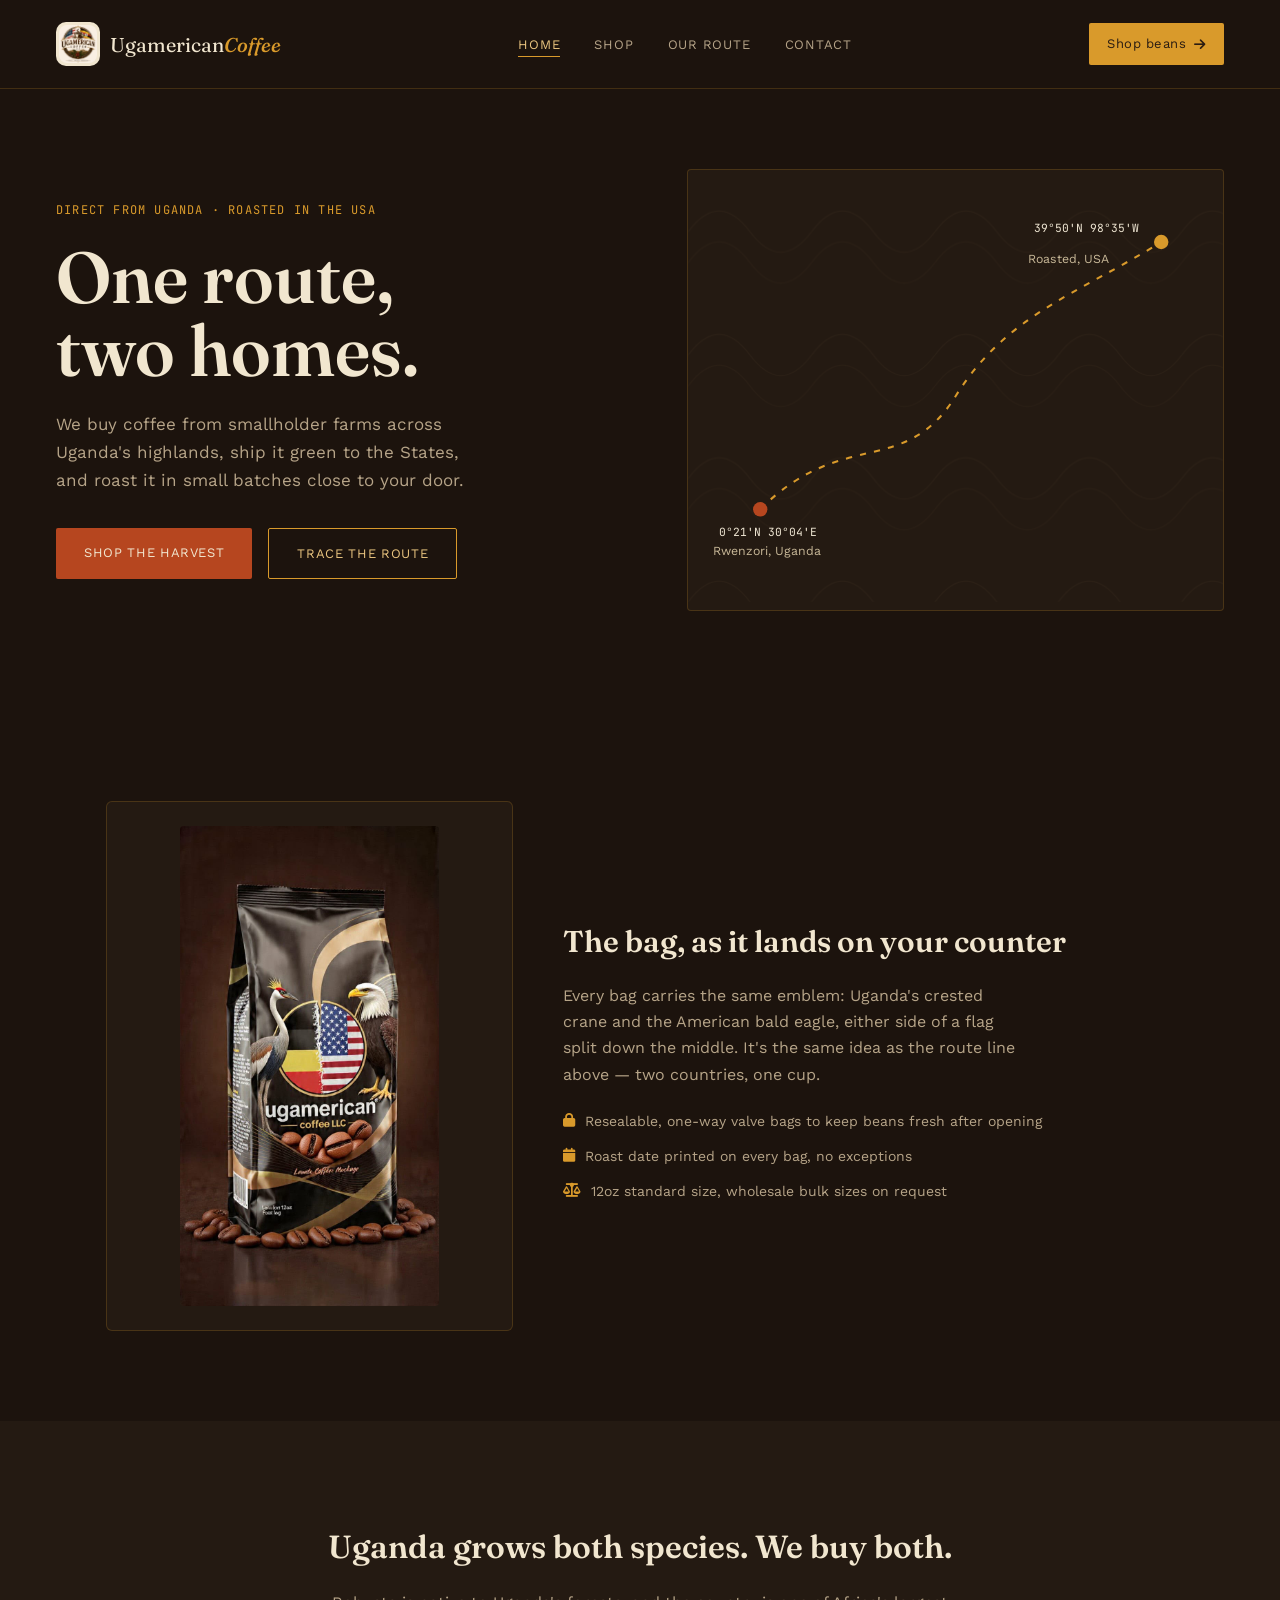
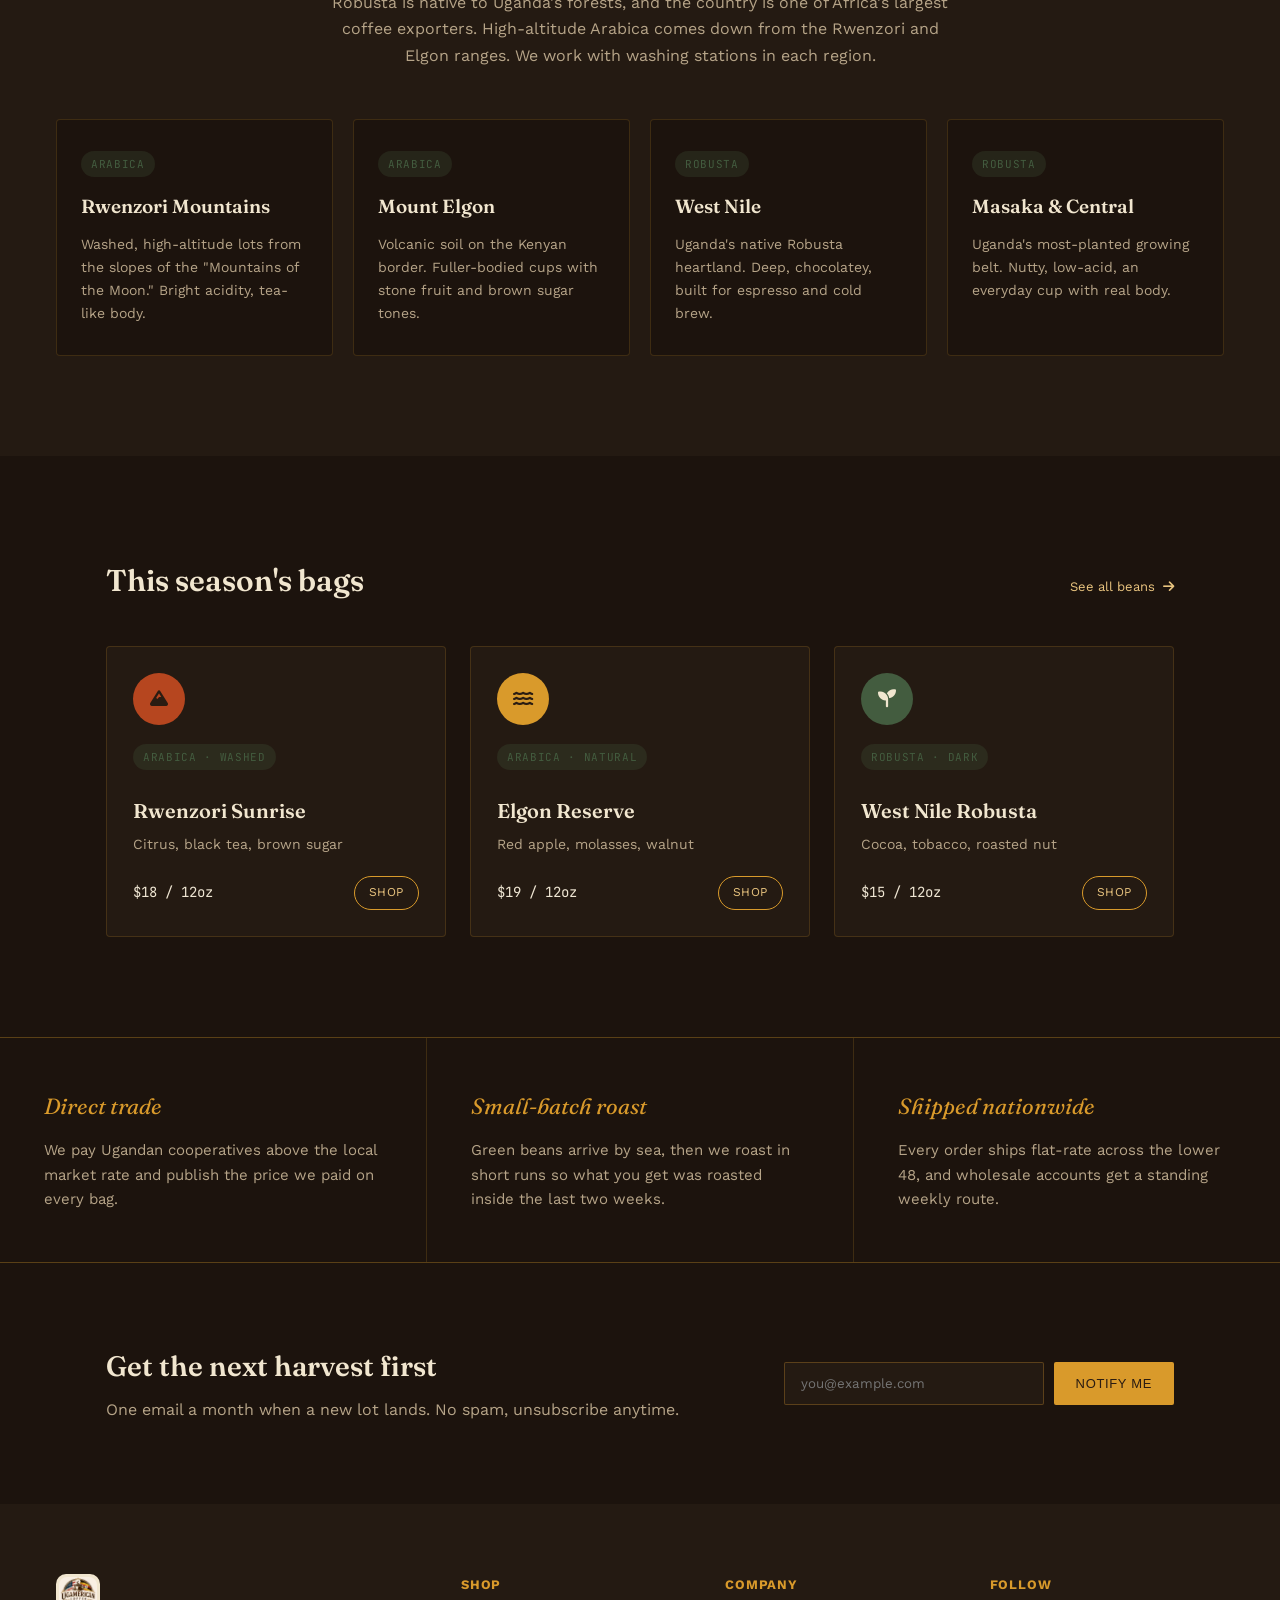
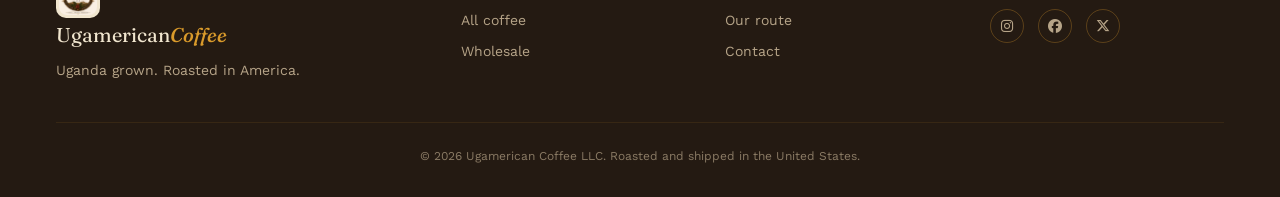
==== index.html @ b3eee84a "Add files via upload" ====
<!DOCTYPE HTML>
<html lang="en">
<head>
<meta charset="utf-8">
<meta name="viewport" content="width=device-width, initial-scale=1.0">
<title>Ugamerican Coffee Co. — Ugandan Coffee, Roasted in America</title>
<meta name="description" content="Single-origin coffee grown in Uganda, imported and roasted in the United States by Ugamerican Coffee LLC.">

<link rel="preconnect" href="https://fonts.googleapis.com">
<link rel="preconnect" href="https://fonts.gstatic.com" crossorigin>
<link href="https://fonts.googleapis.com/css2?family=Fraunces:ital,opsz,wght@0,9..144,400;0,9..144,600;1,9..144,500&family=Work+Sans:wght@300;400;500;600&family=JetBrains+Mono:wght@400;500&display=swap" rel="stylesheet">
<link rel="stylesheet" href="https://cdnjs.cloudflare.com/ajax/libs/font-awesome/6.7.2/css/all.min.css">
<link rel="icon" href="logo.jpeg">
<link rel="stylesheet" href="style.css">
</head>
<body>

<header>
    <nav class="navbar">
        <a href="index.html" class="brand">
            <span class="logo-chip">
                <img src="logo.jpeg" alt="Ugamerican Coffee LLC — rooted in Uganda, inspired by America">
            </span>
            <span class="brand-text">Ugamerican<em>Coffee</em></span>
        </a>
        <ul id="nav-links">
            <li><a href="index.html" class="active">Home</a></li>
            <li><a href="shop.html">Shop</a></li>
            <li><a href="about.html">Our Route</a></li>
            <li><a href="contact.html">Contact</a></li>
        </ul>
        <button class="hamburger" id="hamburger" aria-label="Toggle menu" aria-expanded="false" aria-controls="nav-links"><span></span><span></span><span></span></button>
        <a href="shop.html" class="nav-cta">Shop beans <i class="fa-solid fa-arrow-right"></i></a>
    </nav>
</header>

<!-- HERO -->
<section class="hero">
    <div class="hero-copy">
        <p class="eyebrow">Direct from Uganda · Roasted in the USA</p>
        <h1>One route,<br>two homes.</h1>
        <p class="lede">We buy coffee from smallholder farms across Uganda's
        highlands, ship it green to the States, and roast it in small
        batches close to your door.</p>
        <div class="hero-actions">
            <a href="shop.html" class="btn-solid">Shop the harvest</a>
            <a href="about.html" class="btn-line">Trace the route</a>
        </div>
    </div>

    <div class="hero-route" aria-hidden="true">
        <svg viewBox="0 0 520 420" width="100%" height="100%">
            <defs>
                <pattern id="topo" width="120" height="120" patternUnits="userSpaceOnUse">
                    <path d="M0 60 Q30 20 60 60 T120 60" fill="none" stroke="#3a2c1c" stroke-width="1" opacity="0.35"/>
                    <path d="M0 90 Q30 50 60 90 T120 90" fill="none" stroke="#3a2c1c" stroke-width="1" opacity="0.25"/>
                </pattern>
            </defs>
            <rect width="520" height="420" fill="url(#topo)"/>
            <path id="route-path" d="M70 330 C 150 250, 210 300, 260 220 S 380 120, 460 70" fill="none" stroke="#d99a2b" stroke-width="2" stroke-dasharray="6 8"/>
            <circle cx="70" cy="330" r="7" fill="#b6461f"/>
            <circle cx="460" cy="70" r="7" fill="#d99a2b"/>
            <text x="30" y="356" font-family="JetBrains Mono, monospace" font-size="11" fill="#efe6d3">0°21'N 30°04'E</text>
            <text x="336" y="60" font-family="JetBrains Mono, monospace" font-size="11" fill="#efe6d3">39°50'N 98°35'W</text>
            <text x="24" y="374" font-family="Work Sans, sans-serif" font-size="12" fill="#c8b898">Rwenzori, Uganda</text>
            <text x="330" y="90" font-family="Work Sans, sans-serif" font-size="12" fill="#c8b898">Roasted, USA</text>
        </svg>
    </div>
</section>

<!-- PACKAGING -->
<section class="packaging">
    <div class="packaging-image">
        <img src="bag-sample.jpeg" alt="Ugamerican Coffee bag mockup with the Ugandan crested crane and American bald eagle facing each other over a split Uganda-USA flag emblem">
    </div>
    <div class="packaging-copy">
        <h2>The bag, as it lands on your counter</h2>
        <p>Every bag carries the same emblem: Uganda's crested crane and
        the American bald eagle, either side of a flag split down the
        middle. It's the same idea as the route line above — two
        countries, one cup.</p>
        <ul>
            <li><i class="fa-solid fa-lock"></i> Resealable, one-way valve bags to keep beans fresh after opening</li>
            <li><i class="fa-solid fa-calendar"></i> Roast date printed on every bag, no exceptions</li>
            <li><i class="fa-solid fa-scale-balanced"></i> 12oz standard size, wholesale bulk sizes on request</li>
        </ul>
    </div>
</section>

<!-- ORIGIN STRIP -->
<section class="origins">
    <div class="origins-head">
        <h2>Uganda grows both species. We buy both.</h2>
        <p>Robusta is native to Uganda's forests, and the country is one of
        Africa's largest coffee exporters. High-altitude Arabica comes down
        from the Rwenzori and Elgon ranges. We work with washing stations
        in each region.</p>
    </div>
    <div class="origin-grid">
        <div class="origin-card">
            <span class="tag">Arabica</span>
            <h3>Rwenzori Mountains</h3>
            <p>Washed, high-altitude lots from the slopes of the
            "Mountains of the Moon." Bright acidity, tea-like body.</p>
        </div>
        <div class="origin-card">
            <span class="tag">Arabica</span>
            <h3>Mount Elgon</h3>
            <p>Volcanic soil on the Kenyan border. Fuller-bodied cups with
            stone fruit and brown sugar tones.</p>
        </div>
        <div class="origin-card">
            <span class="tag">Robusta</span>
            <h3>West Nile</h3>
            <p>Uganda's native Robusta heartland. Deep, chocolatey, built
            for espresso and cold brew.</p>
        </div>
        <div class="origin-card">
            <span class="tag">Robusta</span>
            <h3>Masaka &amp; Central</h3>
            <p>Uganda's most-planted growing belt. Nutty, low-acid, an
            everyday cup with real body.</p>
        </div>
    </div>
</section>

<!-- FEATURED PRODUCTS -->
<section class="featured">
    <div class="featured-head">
        <h2>This season's bags</h2>
        <a href="shop.html" class="see-all">See all beans <i class="fa-solid fa-arrow-right"></i></a>
    </div>
    <div class="product-row">
        <article class="product-card">
            <div class="bag" data-tone="clay"><i class="fa-solid fa-mountain"></i></div>
            <span class="tag">Arabica · Washed</span>
            <h3>Rwenzori Sunrise</h3>
            <p class="notes">Citrus, black tea, brown sugar</p>
            <div class="price-row"><span>$18 / 12oz</span><a href="shop.html" class="add">Shop</a></div>
        </article>
        <article class="product-card">
            <div class="bag" data-tone="ochre"><i class="fa-solid fa-water"></i></div>
            <span class="tag">Arabica · Natural</span>
            <h3>Elgon Reserve</h3>
            <p class="notes">Red apple, molasses, walnut</p>
            <div class="price-row"><span>$19 / 12oz</span><a href="shop.html" class="add">Shop</a></div>
        </article>
        <article class="product-card">
            <div class="bag" data-tone="leaf"><i class="fa-solid fa-seedling"></i></div>
            <span class="tag">Robusta · Dark</span>
            <h3>West Nile Robusta</h3>
            <p class="notes">Cocoa, tobacco, roasted nut</p>
            <div class="price-row"><span>$15 / 12oz</span><a href="shop.html" class="add">Shop</a></div>
        </article>
    </div>
</section>

<!-- WHY -->
<section class="why">
    <div class="why-item">
        <span class="num">Direct trade</span>
        <p>We pay Ugandan cooperatives above the local market rate and
        publish the price we paid on every bag.</p>
    </div>
    <div class="why-item">
        <span class="num">Small-batch roast</span>
        <p>Green beans arrive by sea, then we roast in short runs so what
        you get was roasted inside the last two weeks.</p>
    </div>
    <div class="why-item">
        <span class="num">Shipped nationwide</span>
        <p>Every order ships flat-rate across the lower 48, and wholesale
        accounts get a standing weekly route.</p>
    </div>
</section>

<!-- NEWSLETTER -->
<section class="newsletter">
    <div>
        <h2>Get the next harvest first</h2>
        <p>One email a month when a new lot lands. No spam, unsubscribe anytime.</p>
    </div>
    <form onsubmit="event.preventDefault();">
        <input type="email" placeholder="you@example.com" required aria-label="Email address">
        <button type="submit">Notify me</button>
    </form>
</section>

<footer>
    <div class="foot-grid">
        <div>
            <span class="logo-chip"><img src="logo.jpeg" alt="Ugamerican Coffee LLC logo"></span>
            <span class="brand-text">Ugamerican<em>Coffee</em></span>
            <p>Uganda grown. Roasted in America.</p>
        </div>
        <div>
            <h4>Shop</h4>
            <a href="shop.html">All coffee</a>
            <a href="shop.html">Wholesale</a>
        </div>
        <div>
            <h4>Company</h4>
            <a href="about.html">Our route</a>
            <a href="contact.html">Contact</a>
        </div>
        <div>
            <h4>Follow</h4>
            <div class="socials">
                <a href="#" aria-label="Instagram"><i class="fab fa-instagram"></i></a>
                <a href="#" aria-label="Facebook"><i class="fab fa-facebook"></i></a>
                <a href="#" aria-label="X"><i class="fab fa-x-twitter"></i></a>
            </div>
        </div>
    </div>
    <p class="copy">© 2026 Ugamerican Coffee LLC. Roasted and shipped in the United States.</p>
</footer>

<script src="script.js"></script>
</body>
</html>
---- style.css ----
/* ===== Tokens ===== */
:root {
    --roast: #1c130d;
    --roast-2: #241a12;
    --panel: #f1e6cf;
    --ink: #2a1c12;
    --ochre: #d99a2b;
    --ochre-soft: #e9c47f;
    --clay: #b6461f;
    --leaf: #435c3f;
    --cream: #efe6d3;
    --dim: #b6a488;

    --font-display: 'Fraunces', serif;
    --font-body: 'Work Sans', sans-serif;
    --font-mono: 'JetBrains Mono', monospace;
}

* { box-sizing: border-box; margin: 0; padding: 0; }
html { scroll-behavior: smooth; }

body {
    background: var(--roast);
    color: var(--cream);
    font-family: var(--font-body);
    line-height: 1.65;
}

h1, h2, h3 { font-family: var(--font-display); font-weight: 600; color: var(--panel); }
a { color: inherit; text-decoration: none; }
img { max-width: 100%; display: block; }

/* ===== Navbar ===== */
.navbar {
    display: flex;
    align-items: center;
    justify-content: space-between;
    padding: 22px 56px;
    border-bottom: 1px solid rgba(217,154,43,0.2);
}

.brand { display: flex; align-items: center; gap: 10px; color: var(--ochre); }
.logo-chip {
    background: var(--panel);
    border-radius: 10px;
    padding: 3px;
    display: flex;
    align-items: center;
    overflow: hidden;
    width: 44px;
    height: 44px;
}
.logo-chip img { height: 100%; width: 100%; object-fit: cover; object-position: center; display: block; border-radius: 8px; }
.brand-text { font-family: var(--font-display); font-size: 20px; color: var(--panel); }
.brand-text em { font-style: italic; color: var(--ochre); font-weight: 500; }

/* ===== Packaging showcase ===== */
.packaging {
    display: grid;
    grid-template-columns: 0.8fr 1.2fr;
    gap: 50px;
    align-items: center;
    max-width: 1180px;
    margin: 0 auto;
    padding: 90px 56px;
}

.packaging-image {
    background: var(--roast-2);
    border: 1px solid rgba(217,154,43,0.2);
    border-radius: 6px;
    padding: 24px;
    display: flex;
    justify-content: center;
}

.packaging-image img { max-height: 480px; width: auto; border-radius: 4px; }

.packaging-copy h2 { font-size: 30px; margin-bottom: 16px; }
.packaging-copy p { color: var(--dim); font-size: 16px; margin-bottom: 16px; max-width: 460px; }
.packaging-copy ul { list-style: none; margin-top: 22px; }
.packaging-copy li { display: flex; gap: 10px; align-items: flex-start; color: var(--dim); font-size: 14px; margin-bottom: 12px; }
.packaging-copy li i { color: var(--ochre); margin-top: 3px; }

@media (max-width: 900px) {
    .packaging { grid-template-columns: 1fr; padding: 60px 24px; }
}

.navbar ul { display: flex; gap: 34px; list-style: none; }
.navbar ul a {
    font-size: 13px;
    letter-spacing: 0.06em;
    text-transform: uppercase;
    color: var(--dim);
    padding-bottom: 4px;
    border-bottom: 1px solid transparent;
    transition: color 0.2s, border-color 0.2s;
}
.navbar ul a:hover, .navbar ul a.active { color: var(--ochre-soft); border-color: var(--ochre); }

.nav-cta {
    font-size: 13px;
    letter-spacing: 0.04em;
    color: var(--ink);
    background: var(--ochre);
    padding: 10px 18px;
    border-radius: 2px;
    display: inline-flex;
    align-items: center;
    gap: 8px;
    transition: background 0.2s, transform 0.2s;
}
.nav-cta:hover { background: var(--ochre-soft); transform: translateY(-1px); }

.hamburger {
    display: none;
    flex-direction: column;
    justify-content: center;
    gap: 5px;
    width: 38px;
    height: 38px;
    background: none;
    border: 1px solid rgba(217,154,43,0.35);
    border-radius: 4px;
    cursor: pointer;
    padding: 0;
}
.hamburger span {
    display: block;
    width: 18px;
    height: 2px;
    margin: 0 auto;
    background: var(--ochre-soft);
    transition: transform 0.25s ease, opacity 0.2s ease;
}
.hamburger[aria-expanded="true"] span:nth-child(1) { transform: translateY(7px) rotate(45deg); }
.hamburger[aria-expanded="true"] span:nth-child(2) { opacity: 0; }
.hamburger[aria-expanded="true"] span:nth-child(3) { transform: translateY(-7px) rotate(-45deg); }

/* ===== Hero ===== */
.hero {
    display: grid;
    grid-template-columns: 1.1fr 1fr;
    align-items: center;
    gap: 40px;
    padding: 80px 56px 100px;
    max-width: 1280px;
    margin: 0 auto;
}

.eyebrow {
    font-family: var(--font-mono);
    font-size: 12px;
    letter-spacing: 0.1em;
    text-transform: uppercase;
    color: var(--ochre);
    margin-bottom: 20px;
}

.hero h1 {
    font-size: clamp(46px, 6vw, 72px);
    line-height: 1.02;
    margin-bottom: 22px;
}

.hero .lede { color: var(--dim); font-size: 17px; max-width: 440px; margin-bottom: 34px; }

.hero-actions { display: flex; gap: 16px; flex-wrap: wrap; }

.btn-solid, .btn-line {
    padding: 14px 28px;
    font-size: 13px;
    letter-spacing: 0.05em;
    text-transform: uppercase;
    border-radius: 2px;
    transition: transform 0.2s, background 0.2s;
}

.btn-solid { background: var(--clay); color: var(--panel); }
.btn-solid:hover { background: #cc521f; transform: translateY(-2px); }

.btn-line { border: 1px solid var(--ochre); color: var(--ochre-soft); }
.btn-line:hover { background: rgba(217,154,43,0.1); transform: translateY(-2px); }

.hero-route {
    background: var(--roast-2);
    border: 1px solid rgba(217,154,43,0.2);
    border-radius: 4px;
    aspect-ratio: 520 / 420;
}

#route-path { animation: dash 3.5s linear infinite; }
@keyframes dash { to { stroke-dashoffset: -140; } }

/* ===== Origins ===== */
.origins { padding: 100px 56px; background: var(--roast-2); }

.origins-head { max-width: 640px; margin: 0 auto 50px; text-align: center; }
.origins-head h2 { font-size: 32px; margin-bottom: 16px; }
.origins-head p { color: var(--dim); font-size: 16px; }

.origin-grid {
    display: grid;
    grid-template-columns: repeat(4, 1fr);
    gap: 20px;
    max-width: 1180px;
    margin: 0 auto;
}

.origin-card {
    background: var(--roast);
    border: 1px solid rgba(217,154,43,0.18);
    border-radius: 4px;
    padding: 30px 24px;
}

.tag {
    display: inline-block;
    font-family: var(--font-mono);
    font-size: 11px;
    letter-spacing: 0.06em;
    text-transform: uppercase;
    color: var(--leaf);
    background: rgba(67,92,63,0.25);
    padding: 4px 10px;
    border-radius: 20px;
    margin-bottom: 14px;
}

.origin-card h3 { font-size: 19px; margin-bottom: 10px; }
.origin-card p { color: var(--dim); font-size: 14px; }

/* ===== Featured products ===== */
.featured { padding: 100px 56px; max-width: 1180px; margin: 0 auto; }

.featured-head {
    display: flex;
    align-items: baseline;
    justify-content: space-between;
    margin-bottom: 40px;
}

.featured-head h2 { font-size: 30px; }

.see-all { font-size: 13px; color: var(--ochre-soft); display: inline-flex; gap: 8px; align-items: center; }

.product-row { display: grid; grid-template-columns: repeat(3, 1fr); gap: 24px; }

.product-card {
    background: var(--roast-2);
    border: 1px solid rgba(217,154,43,0.18);
    border-radius: 4px;
    padding: 26px;
    transition: transform 0.25s, border-color 0.25s;
}

.product-card:hover { transform: translateY(-5px); border-color: var(--ochre); }

.bag {
    width: 52px;
    height: 52px;
    border-radius: 50%;
    display: flex;
    align-items: center;
    justify-content: center;
    font-size: 18px;
    color: var(--ink);
    margin-bottom: 18px;
}

.bag[data-tone="clay"] { background: var(--clay); }
.bag[data-tone="ochre"] { background: var(--ochre); }
.bag[data-tone="leaf"] { background: var(--leaf); color: var(--panel); }

.product-card h3 { font-size: 20px; margin: 10px 0 6px; }
.product-card .notes { color: var(--dim); font-size: 14px; margin-bottom: 20px; }

.price-row { display: flex; align-items: center; justify-content: space-between; font-family: var(--font-mono); font-size: 14px; }

.add {
    border: 1px solid var(--ochre);
    color: var(--ochre-soft);
    padding: 6px 14px;
    border-radius: 20px;
    font-family: var(--font-body);
    font-size: 12px;
    text-transform: uppercase;
    letter-spacing: 0.05em;
    transition: background 0.2s;
}
.add:hover { background: rgba(217,154,43,0.15); }

/* ===== Why ===== */
.why {
    display: grid;
    grid-template-columns: repeat(3, 1fr);
    gap: 1px;
    background: rgba(217,154,43,0.18);
    border-top: 1px solid rgba(217,154,43,0.18);
    border-bottom: 1px solid rgba(217,154,43,0.18);
}

.why-item { background: var(--roast); padding: 50px 44px; }

.why-item .num {
    display: block;
    font-family: var(--font-display);
    font-style: italic;
    font-size: 22px;
    color: var(--ochre);
    margin-bottom: 14px;
}

.why-item p { color: var(--dim); font-size: 15px; }

/* ===== Newsletter ===== */
.newsletter {
    display: flex;
    align-items: center;
    justify-content: space-between;
    gap: 30px;
    flex-wrap: wrap;
    padding: 80px 56px;
    max-width: 1180px;
    margin: 0 auto;
}

.newsletter h2 { font-size: 28px; margin-bottom: 8px; }
.newsletter p { color: var(--dim); }

.newsletter form { display: flex; gap: 10px; }

.newsletter input {
    background: var(--roast-2);
    border: 1px solid rgba(217,154,43,0.3);
    color: var(--cream);
    padding: 13px 16px;
    border-radius: 2px;
    font-family: var(--font-body);
    min-width: 260px;
}

.newsletter button {
    background: var(--ochre);
    color: var(--ink);
    border: none;
    padding: 13px 22px;
    border-radius: 2px;
    font-size: 13px;
    text-transform: uppercase;
    letter-spacing: 0.05em;
    cursor: pointer;
    transition: background 0.2s;
}
.newsletter button:hover { background: var(--ochre-soft); }

/* ===== Footer ===== */
footer { background: var(--roast-2); padding: 70px 56px 30px; }

.foot-grid {
    display: grid;
    grid-template-columns: 1.6fr 1fr 1fr 1fr;
    gap: 30px;
    max-width: 1180px;
    margin: 0 auto 40px;
}

.foot-grid p { color: var(--dim); font-size: 14px; margin-top: 8px; }
.foot-grid h4 { font-family: var(--font-body); font-size: 13px; text-transform: uppercase; letter-spacing: 0.06em; color: var(--ochre); margin-bottom: 14px; }
.foot-grid a { display: block; color: var(--dim); font-size: 14px; margin-bottom: 8px; }
.foot-grid a:hover { color: var(--ochre-soft); }

.socials { display: flex; gap: 14px; }
.socials a {
    width: 34px; height: 34px;
    border: 1px solid rgba(217,154,43,0.3);
    border-radius: 50%;
    display: flex; align-items: center; justify-content: center;
}

.copy { text-align: center; color: var(--dim); font-size: 12px; opacity: 0.7; max-width: 1180px; margin: 0 auto; border-top: 1px solid rgba(217,154,43,0.15); padding-top: 24px; }

/* ===== Shared page header (shop/about/contact) ===== */
.page-hero { padding: 70px 56px 40px; max-width: 1180px; margin: 0 auto; }
.page-hero .eyebrow { margin-bottom: 14px; }
.page-hero h1 { font-size: clamp(36px, 5vw, 52px); margin-bottom: 14px; }
.page-hero p { color: var(--dim); max-width: 560px; font-size: 16px; }

/* ===== Shop grid ===== */
.shop-grid {
    display: grid;
    grid-template-columns: repeat(3, 1fr);
    gap: 24px;
    max-width: 1180px;
    margin: 20px auto 100px;
    padding: 0 56px;
}

.shop-filters {
    display: flex;
    gap: 12px;
    padding: 0 56px;
    max-width: 1180px;
    margin: 0 auto 30px;
}

.shop-filters button {
    background: none;
    border: 1px solid rgba(217,154,43,0.3);
    color: var(--dim);
    padding: 8px 18px;
    border-radius: 20px;
    font-family: var(--font-body);
    font-size: 13px;
    cursor: pointer;
    transition: background 0.2s, color 0.2s;
}
.shop-filters button.active, .shop-filters button:hover { background: var(--ochre); color: var(--ink); border-color: var(--ochre); }

/* ===== About page ===== */
.route-line {
    max-width: 900px;
    margin: 0 auto 100px;
    padding: 0 56px;
}

.timeline { position: relative; padding-left: 30px; border-left: 1px dashed rgba(217,154,43,0.4); }

.timeline-step { position: relative; padding-bottom: 46px; }
.timeline-step:last-child { padding-bottom: 0; }

.timeline-step::before {
    content: '';
    position: absolute;
    left: -35px;
    top: 4px;
    width: 10px; height: 10px;
    border-radius: 50%;
    background: var(--ochre);
}

.timeline-step .coord { font-family: var(--font-mono); font-size: 12px; color: var(--ochre); margin-bottom: 6px; display: block; }
.timeline-step h3 { font-size: 20px; margin-bottom: 8px; }
.timeline-step p { color: var(--dim); font-size: 15px; max-width: 520px; }

.about-block { max-width: 760px; margin: 0 auto 90px; padding: 0 56px; }
.about-block p { color: var(--dim); font-size: 16px; margin-bottom: 18px; }
.about-block p:first-of-type { color: var(--cream); font-size: 19px; font-family: var(--font-display); font-style: italic; }

/* ===== Contact page ===== */
.contact-wrap {
    display: grid;
    grid-template-columns: 1fr 1fr;
    gap: 50px;
    max-width: 1000px;
    margin: 0 auto 100px;
    padding: 0 56px;
}

.contact-form { display: flex; flex-direction: column; gap: 16px; }

.contact-form label { font-size: 13px; text-transform: uppercase; letter-spacing: 0.05em; color: var(--ochre); margin-bottom: 6px; display: block; }

.contact-form input, .contact-form select, .contact-form textarea {
    width: 100%;
    background: var(--roast-2);
    border: 1px solid rgba(217,154,43,0.3);
    color: var(--cream);
    padding: 12px 14px;
    border-radius: 2px;
    font-family: var(--font-body);
    font-size: 14px;
}

.contact-form textarea { min-height: 120px; resize: vertical; }

.contact-form button {
    align-self: flex-start;
    background: var(--clay);
    color: var(--panel);
    border: none;
    padding: 14px 30px;
    border-radius: 2px;
    text-transform: uppercase;
    letter-spacing: 0.05em;
    font-size: 13px;
    cursor: pointer;
    transition: background 0.2s;
}
.contact-form button:hover { background: #cc521f; }

.contact-info h3 { font-size: 20px; margin-bottom: 14px; }
.contact-info p { color: var(--dim); font-size: 15px; margin-bottom: 22px; }
.contact-info .row { display: flex; gap: 12px; align-items: flex-start; margin-bottom: 18px; color: var(--dim); font-size: 14px; }
.contact-info .row i { color: var(--ochre); width: 18px; margin-top: 3px; }

/* ===== Responsive ===== */
.navbar { position: relative; }

@media (max-width: 900px) {
    .navbar { padding: 18px 24px; flex-wrap: wrap; }
    .navbar ul {
        display: none;
        flex-direction: column;
        gap: 0;
        position: absolute;
        top: 100%;
        left: 0;
        right: 0;
        background: var(--roast-2);
        border-bottom: 1px solid rgba(217,154,43,0.25);
        padding: 8px 24px 16px;
        z-index: 20;
    }
    .navbar ul.open { display: flex; }
    .navbar ul li { width: 100%; }
    .navbar ul a { display: block; padding: 14px 0; border-bottom: 1px solid rgba(217,154,43,0.1); border-bottom-width: 1px !important; }
    .navbar ul a.active, .navbar ul a:hover { border-color: rgba(217,154,43,0.1); }
    .hamburger { display: flex; }
    .nav-cta { display: none; }
    .hero { grid-template-columns: 1fr; padding: 50px 24px 70px; }
    .origins, .featured, .newsletter, .why-item, footer { padding-left: 24px; padding-right: 24px; }
    .origin-grid, .product-row, .shop-grid, .why { grid-template-columns: 1fr; }
    .foot-grid { grid-template-columns: 1fr 1fr; }
    .contact-wrap { grid-template-columns: 1fr; padding: 0 24px; }
    .shop-grid, .shop-filters { padding: 0 24px; }
    .newsletter { padding: 60px 24px; }
}

@media (prefers-reduced-motion: reduce) {
    #route-path { animation: none; }
    * { transition: none !important; }
}
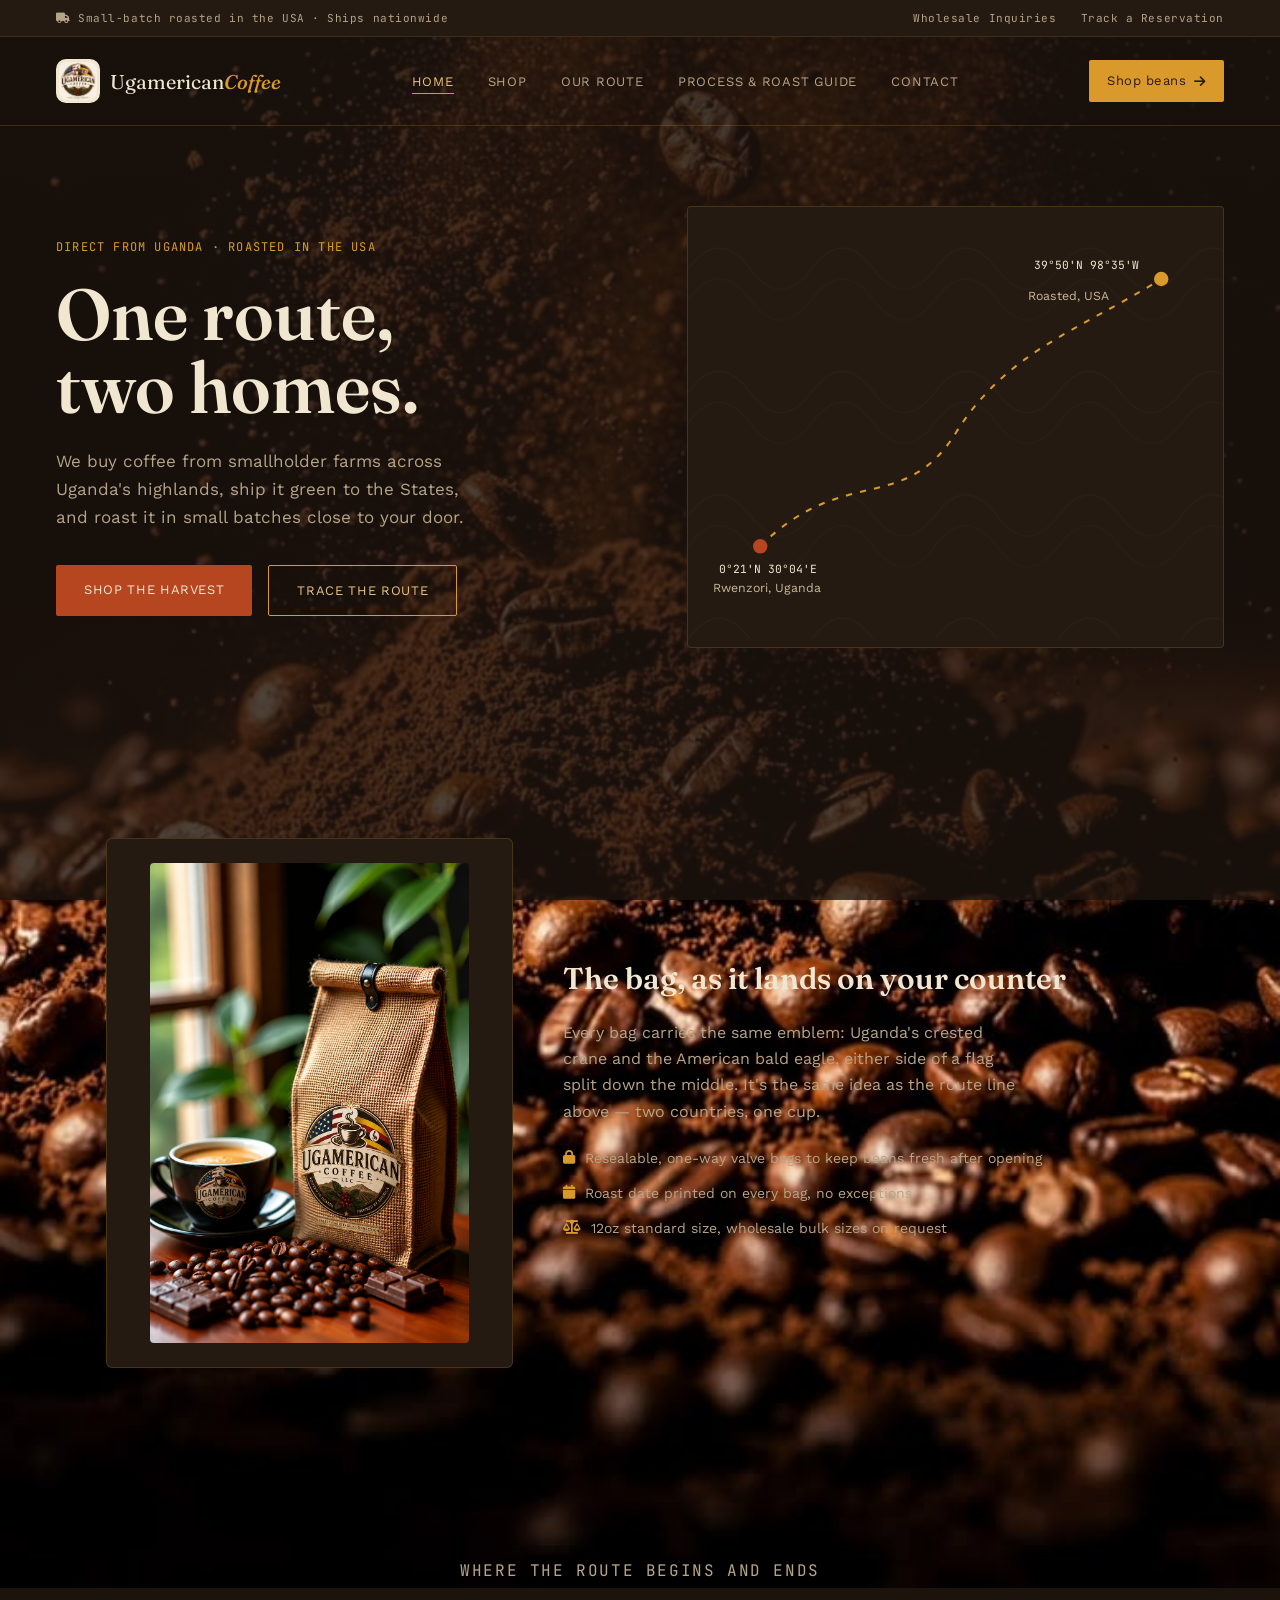
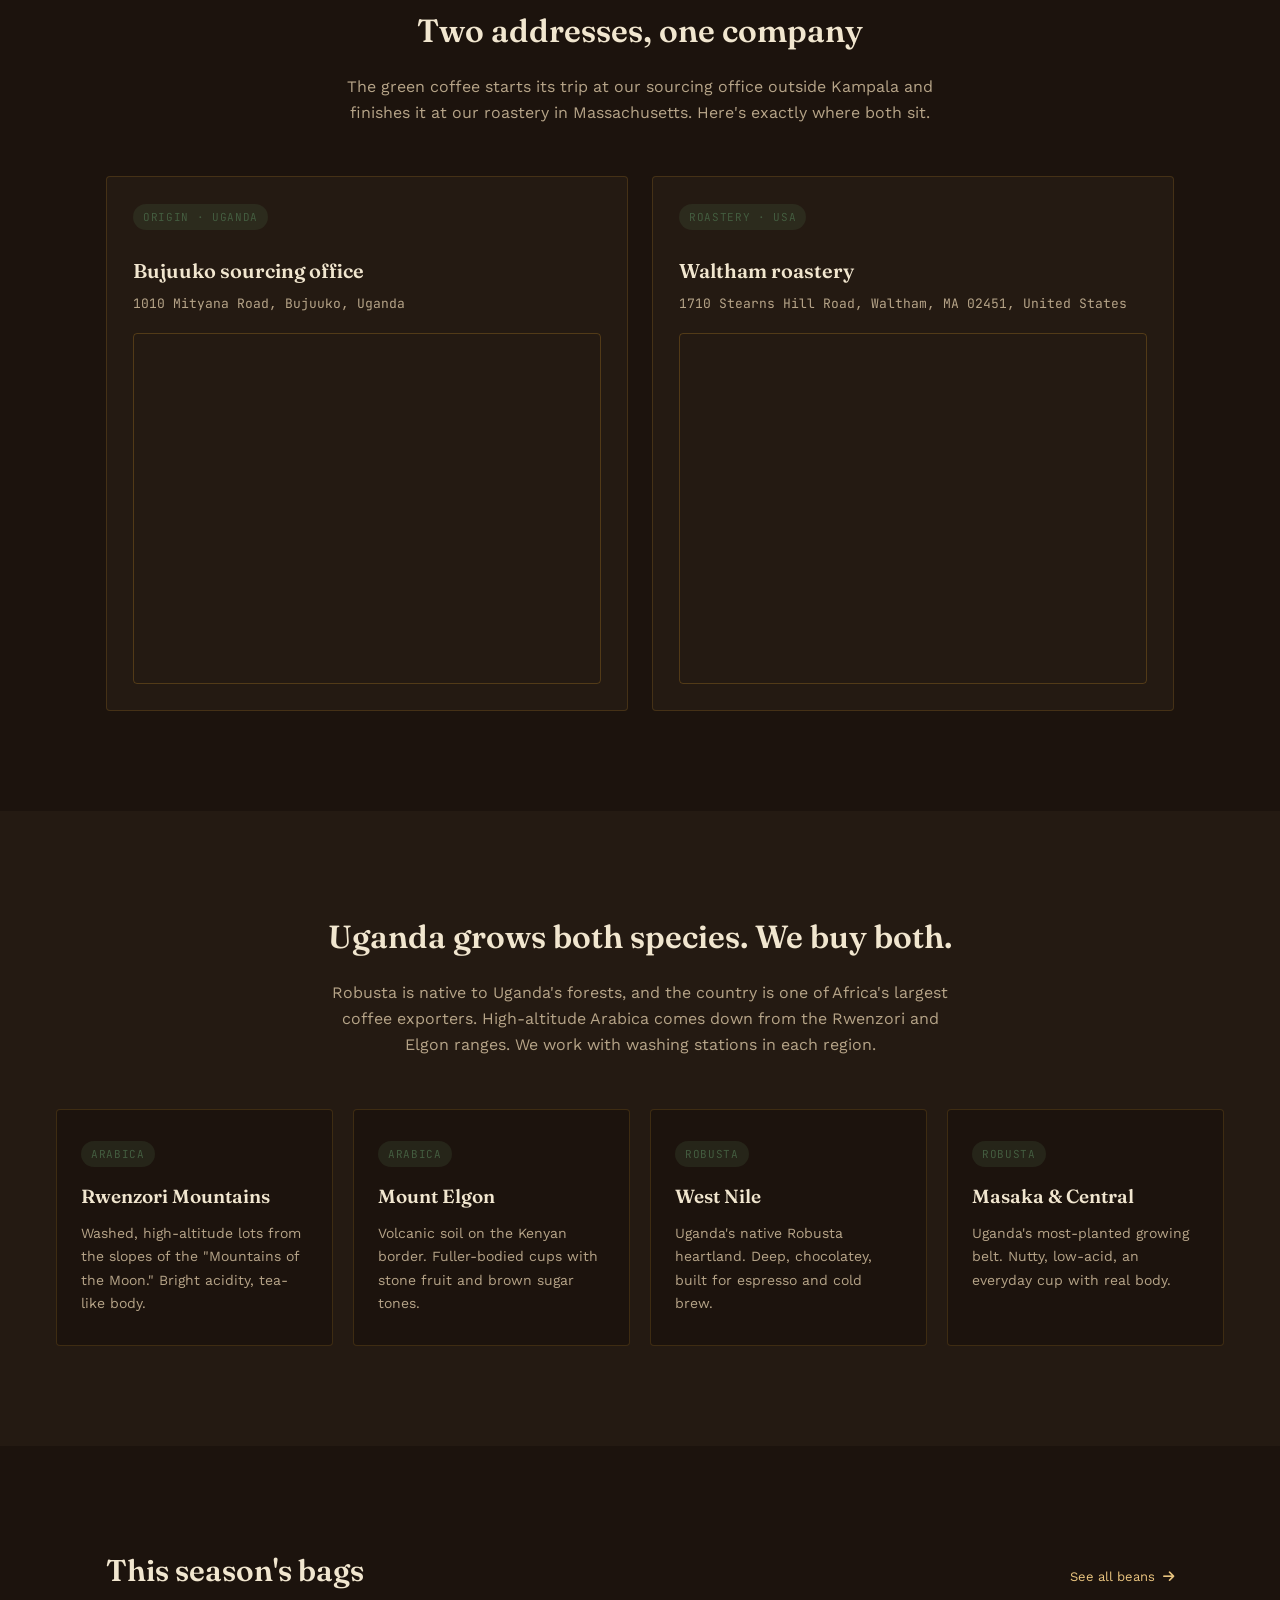
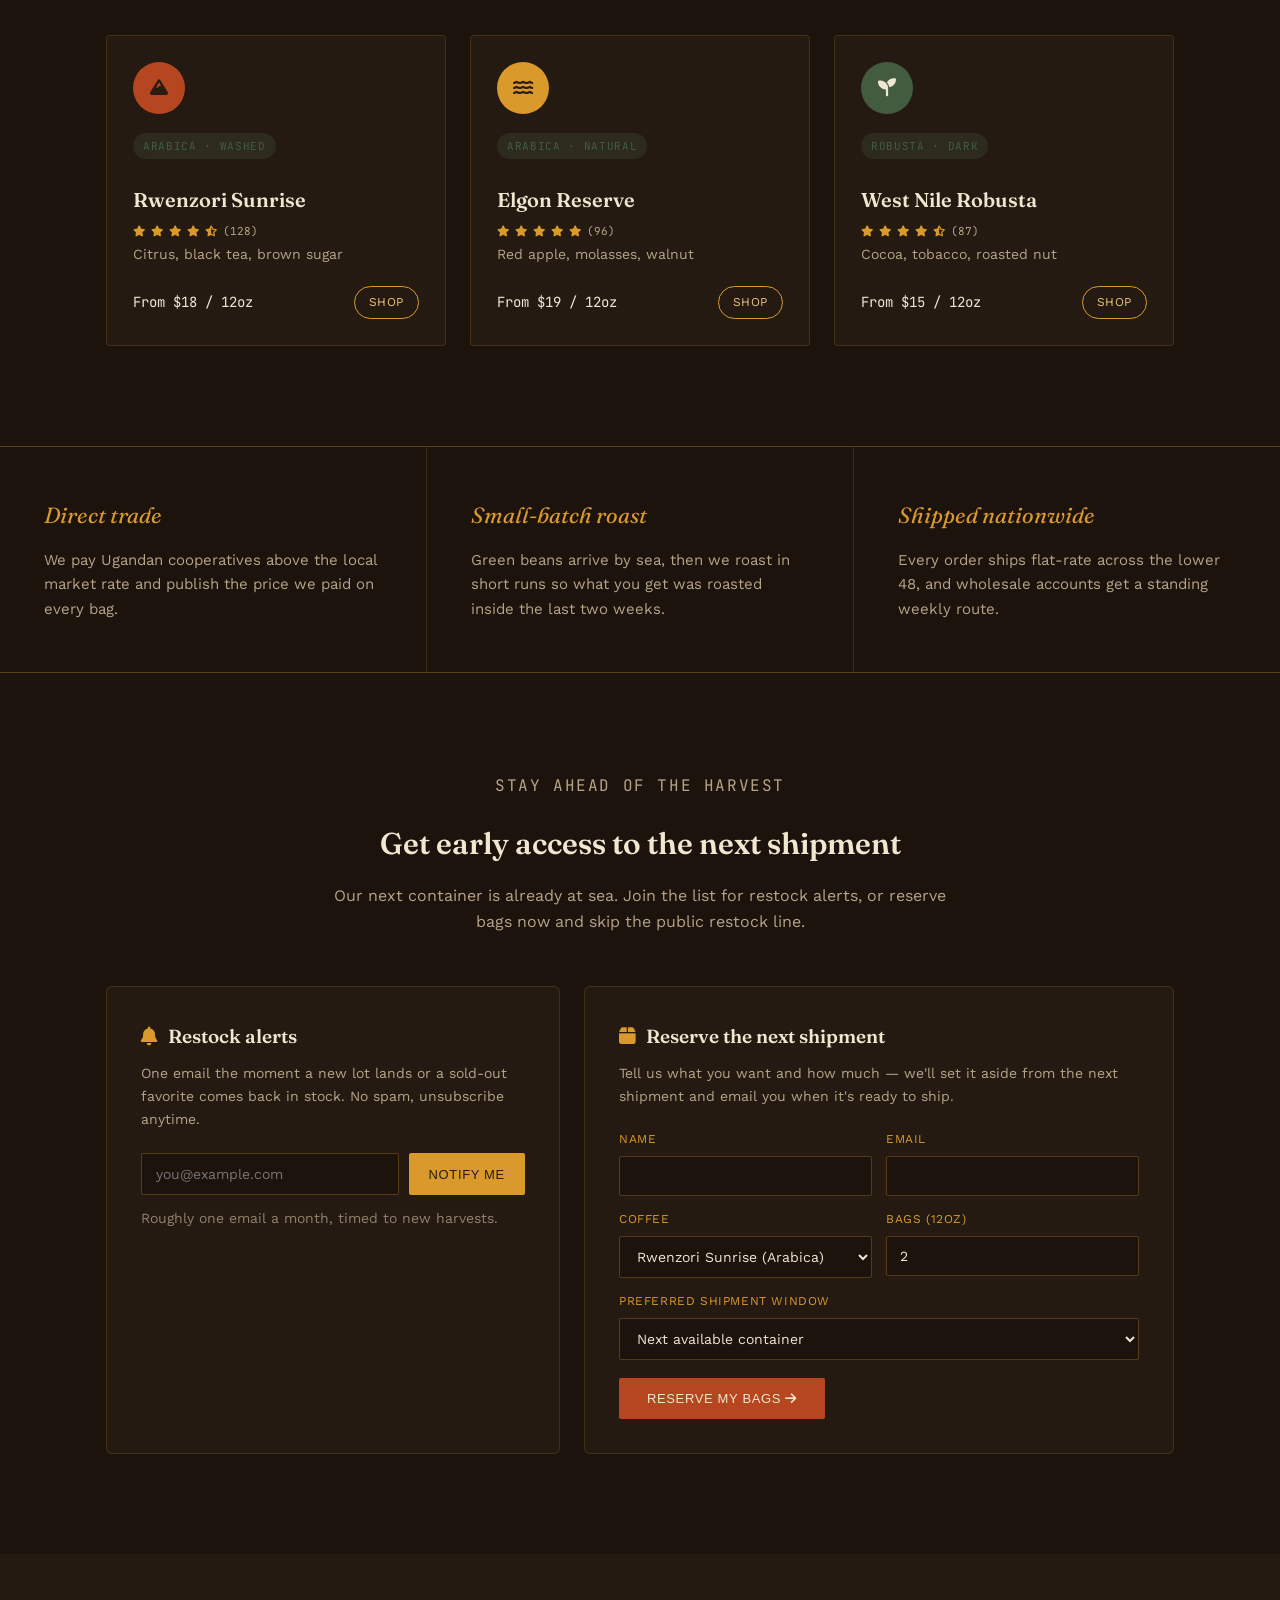
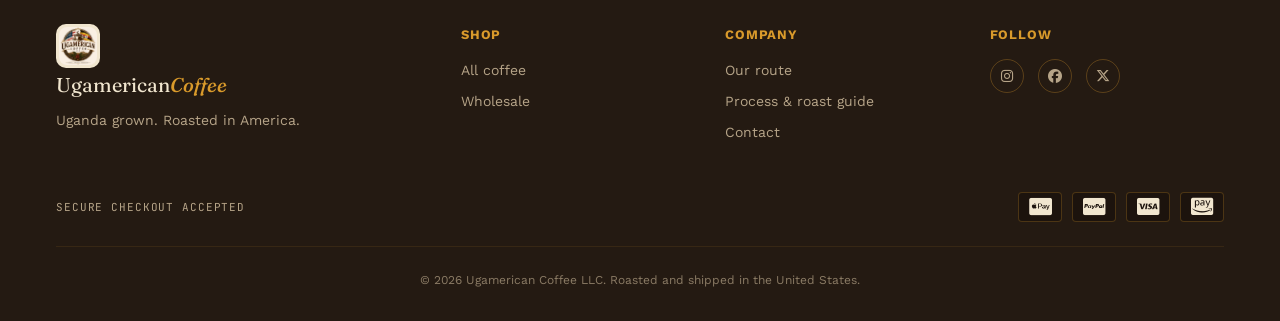
==== commit 8c93a33a: "Add files via upload" ====
--- a/index.html
+++ b/index.html
@@ -10,16 +10,23 @@
 <link rel="preconnect" href="https://fonts.gstatic.com" crossorigin>
 <link href="https://fonts.googleapis.com/css2?family=Fraunces:ital,opsz,wght@0,9..144,400;0,9..144,600;1,9..144,500&family=Work+Sans:wght@300;400;500;600&family=JetBrains+Mono:wght@400;500&display=swap" rel="stylesheet">
 <link rel="stylesheet" href="https://cdnjs.cloudflare.com/ajax/libs/font-awesome/6.7.2/css/all.min.css">
-<link rel="icon" href="logo.jpeg">
+<link rel="icon" href="Image/logo.jpeg">
 <link rel="stylesheet" href="style.css">
 </head>
 <body>
 
 <header>
+    <div class="topbar">
+        <span><i class="fa-solid fa-truck"></i> Small-batch roasted in the USA · Ships nationwide</span>
+        <div class="topbar-links">
+            <a href="contact.html">Wholesale Inquiries</a>
+            <a href="index.html#notify">Track a Reservation</a>
+        </div>
+    </div>
     <nav class="navbar">
         <a href="index.html" class="brand">
             <span class="logo-chip">
-                <img src="logo.jpeg" alt="Ugamerican Coffee LLC — rooted in Uganda, inspired by America">
+                <img src="Image/logo.jpeg" alt="Ugamerican Coffee LLC — rooted in Uganda, inspired by America">
             </span>
             <span class="brand-text">Ugamerican<em>Coffee</em></span>
         </a>
@@ -27,6 +34,7 @@
             <li><a href="index.html" class="active">Home</a></li>
             <li><a href="shop.html">Shop</a></li>
             <li><a href="about.html">Our Route</a></li>
+            <li><a href="process.html">Process &amp; Roast Guide</a></li>
             <li><a href="contact.html">Contact</a></li>
         </ul>
         <button class="hamburger" id="hamburger" aria-label="Toggle menu" aria-expanded="false" aria-controls="nav-links"><span></span><span></span><span></span></button>
@@ -71,7 +79,7 @@
 <!-- PACKAGING -->
 <section class="packaging">
     <div class="packaging-image">
-        <img src="bag-sample.jpeg" alt="Ugamerican Coffee bag mockup with the Ugandan crested crane and American bald eagle facing each other over a split Uganda-USA flag emblem">
+        <img src="Image/BRAND-1.png" alt="Ugamerican Coffee burlap bag with the Uganda-USA flag emblem, beside a branded cup and dark chocolate">
     </div>
     <div class="packaging-copy">
         <h2>The bag, as it lands on your counter</h2>
@@ -87,6 +95,43 @@
     </div>
 </section>
 
+<!-- LOCATIONS -->
+<section class="locations">
+    <div class="locations-head">
+        <p class="eyebrow">Where the route begins and ends</p>
+        <h2>Two addresses, one company</h2>
+        <p>The green coffee starts its trip at our sourcing office outside Kampala and finishes it at our roastery in Massachusetts. Here's exactly where both sit.</p>
+    </div>
+    <div class="locations-grid">
+        <div class="location-card">
+            <span class="tag">Origin · Uganda</span>
+            <h3>Bujuuko sourcing office</h3>
+            <p class="addr">1010 Mityana Road, Bujuuko, Uganda</p>
+            <div class="map-frame">
+                <iframe
+                    src="https://www.google.com/maps?q=1010+Mityana+Road,+Bujuuko,+Uganda&output=embed"
+                    loading="lazy"
+                    referrerpolicy="no-referrer-when-downgrade"
+                    title="Map of Ugamerican Coffee's Uganda sourcing office">
+                </iframe>
+            </div>
+        </div>
+        <div class="location-card">
+            <span class="tag">Roastery · USA</span>
+            <h3>Waltham roastery</h3>
+            <p class="addr">1710 Stearns Hill Road, Waltham, MA 02451, United States</p>
+            <div class="map-frame">
+                <iframe
+                    src="https://www.google.com/maps?q=1710+Stearns+Hill+Road,+Waltham,+MA+02451&output=embed"
+                    loading="lazy"
+                    referrerpolicy="no-referrer-when-downgrade"
+                    title="Map of Ugamerican Coffee's Waltham roastery">
+                </iframe>
+            </div>
+        </div>
+    </div>
+</section>
+
 <!-- ORIGIN STRIP -->
 <section class="origins">
     <div class="origins-head">
@@ -135,22 +180,25 @@
             <div class="bag" data-tone="clay"><i class="fa-solid fa-mountain"></i></div>
             <span class="tag">Arabica · Washed</span>
             <h3>Rwenzori Sunrise</h3>
+            <div class="stars"><i class="fa-solid fa-star"></i><i class="fa-solid fa-star"></i><i class="fa-solid fa-star"></i><i class="fa-solid fa-star"></i><i class="fa-solid fa-star-half-stroke"></i><span>(128)</span></div>
             <p class="notes">Citrus, black tea, brown sugar</p>
-            <div class="price-row"><span>$18 / 12oz</span><a href="shop.html" class="add">Shop</a></div>
+            <div class="price-row"><span>From $18 / 12oz</span><a href="shop.html" class="add">Shop</a></div>
         </article>
         <article class="product-card">
             <div class="bag" data-tone="ochre"><i class="fa-solid fa-water"></i></div>
             <span class="tag">Arabica · Natural</span>
             <h3>Elgon Reserve</h3>
+            <div class="stars"><i class="fa-solid fa-star"></i><i class="fa-solid fa-star"></i><i class="fa-solid fa-star"></i><i class="fa-solid fa-star"></i><i class="fa-solid fa-star"></i><span>(96)</span></div>
             <p class="notes">Red apple, molasses, walnut</p>
-            <div class="price-row"><span>$19 / 12oz</span><a href="shop.html" class="add">Shop</a></div>
+            <div class="price-row"><span>From $19 / 12oz</span><a href="shop.html" class="add">Shop</a></div>
         </article>
         <article class="product-card">
             <div class="bag" data-tone="leaf"><i class="fa-solid fa-seedling"></i></div>
             <span class="tag">Robusta · Dark</span>
             <h3>West Nile Robusta</h3>
+            <div class="stars"><i class="fa-solid fa-star"></i><i class="fa-solid fa-star"></i><i class="fa-solid fa-star"></i><i class="fa-solid fa-star"></i><i class="fa-solid fa-star-half-stroke"></i><span>(87)</span></div>
             <p class="notes">Cocoa, tobacco, roasted nut</p>
-            <div class="price-row"><span>$15 / 12oz</span><a href="shop.html" class="add">Shop</a></div>
+            <div class="price-row"><span>From $15 / 12oz</span><a href="shop.html" class="add">Shop</a></div>
         </article>
     </div>
 </section>
@@ -174,22 +222,79 @@
     </div>
 </section>
 
-<!-- NEWSLETTER -->
-<section class="newsletter">
-    <div>
-        <h2>Get the next harvest first</h2>
-        <p>One email a month when a new lot lands. No spam, unsubscribe anytime.</p>
-    </div>
-    <form onsubmit="event.preventDefault();">
-        <input type="email" placeholder="you@example.com" required aria-label="Email address">
-        <button type="submit">Notify me</button>
-    </form>
+<!-- SUBSCRIBE & RESERVE -->
+<section class="subscribe" id="notify">
+    <div class="subscribe-head">
+        <p class="eyebrow">Stay ahead of the harvest</p>
+        <h2>Get early access to the next shipment</h2>
+        <p>Our next container is already at sea. Join the list for restock
+        alerts, or reserve bags now and skip the public restock line.</p>
+    </div>
+    <div class="subscribe-grid">
+
+        <div class="subscribe-card">
+            <h3><i class="fa-solid fa-bell"></i> Restock alerts</h3>
+            <p>One email the moment a new lot lands or a sold-out favorite
+            comes back in stock. No spam, unsubscribe anytime.</p>
+            <form class="inline-form" onsubmit="event.preventDefault(); this.querySelector('button').textContent='Subscribed';">
+                <input type="email" placeholder="you@example.com" required aria-label="Email address">
+                <button type="submit">Notify me</button>
+            </form>
+            <p class="subscribe-note">Roughly one email a month, timed to new harvests.</p>
+        </div>
+
+        <div class="subscribe-card">
+            <h3><i class="fa-solid fa-box"></i> Reserve the next shipment</h3>
+            <p>Tell us what you want and how much — we'll set it aside from
+            the next shipment and email you when it's ready to ship.</p>
+            <form class="reserve-form" onsubmit="event.preventDefault(); this.querySelector('button').textContent='Reserved — we\'ll be in touch';">
+                <div class="form-row">
+                    <div>
+                        <label for="r-name">Name</label>
+                        <input id="r-name" type="text" required>
+                    </div>
+                    <div>
+                        <label for="r-email">Email</label>
+                        <input id="r-email" type="email" required>
+                    </div>
+                </div>
+                <div class="form-row">
+                    <div>
+                        <label for="r-lot">Coffee</label>
+                        <select id="r-lot">
+                            <option>Rwenzori Sunrise (Arabica)</option>
+                            <option>Elgon Reserve (Arabica)</option>
+                            <option>Kanungu Peaberry (Arabica)</option>
+                            <option>West Nile Robusta</option>
+                            <option>Masaka Estate (Robusta)</option>
+                            <option>Ugamerican House Blend</option>
+                            <option>Not sure yet</option>
+                        </select>
+                    </div>
+                    <div>
+                        <label for="r-qty">Bags (12oz)</label>
+                        <input id="r-qty" type="number" min="1" value="2">
+                    </div>
+                </div>
+                <div>
+                    <label for="r-window">Preferred shipment window</label>
+                    <select id="r-window">
+                        <option>Next available container</option>
+                        <option>4–6 weeks out</option>
+                        <option>8+ weeks out</option>
+                    </select>
+                </div>
+                <button type="submit">Reserve my bags <i class="fa-solid fa-arrow-right"></i></button>
+            </form>
+        </div>
+
+    </div>
 </section>
 
 <footer>
     <div class="foot-grid">
         <div>
-            <span class="logo-chip"><img src="logo.jpeg" alt="Ugamerican Coffee LLC logo"></span>
+            <span class="logo-chip"><img src="Image/logo.jpeg" alt="Ugamerican Coffee LLC logo"></span>
             <span class="brand-text">Ugamerican<em>Coffee</em></span>
             <p>Uganda grown. Roasted in America.</p>
         </div>
@@ -201,6 +306,7 @@
         <div>
             <h4>Company</h4>
             <a href="about.html">Our route</a>
+            <a href="process.html">Process &amp; roast guide</a>
             <a href="contact.html">Contact</a>
         </div>
         <div>
@@ -212,6 +318,15 @@
             </div>
         </div>
     </div>
+    <div class="payments">
+        <span class="payments-label">Secure checkout accepted</span>
+        <div class="payment-icons">
+            <i class="fa-brands fa-cc-apple-pay" title="Apple Pay" aria-label="Apple Pay"></i>
+            <i class="fa-brands fa-cc-paypal" title="PayPal" aria-label="PayPal"></i>
+            <i class="fa-brands fa-cc-visa" title="Visa" aria-label="Visa"></i>
+            <i class="fa-brands fa-cc-amazon-pay" title="Amazon Pay" aria-label="Amazon Pay"></i>
+        </div>
+    </div>
     <p class="copy">© 2026 Ugamerican Coffee LLC. Roasted and shipped in the United States.</p>
 </footer>
 
--- a/style.css
+++ b/style.css
@@ -20,10 +20,21 @@
 html { scroll-behavior: smooth; }
 
 body {
-    background: var(--roast);
+    background-color: var(--roast);
+    background-image:
+        linear-gradient(180deg, rgba(28,19,13,0.82), rgba(28,19,13,0.78)),
+        url("Image/BACKGROUND.jpeg");
+    background-size: cover;
+    background-position: center;
+    background-repeat: no-repeat;
+    background-attachment: fixed;
     color: var(--cream);
     font-family: var(--font-body);
     line-height: 1.65;
+}
+
+@media (max-width: 900px) {
+    body { background-attachment: scroll; }
 }
 
 h1, h2, h3 { font-family: var(--font-display); font-weight: 600; color: var(--panel); }
@@ -497,7 +508,8 @@
 /* ===== Responsive ===== */
 .navbar { position: relative; }
 
-@media (max-width: 900px) {
+/* Nav collapses to the hamburger on tablets, laptops, and phones alike */
+@media (max-width: 1080px) {
     .navbar { padding: 18px 24px; flex-wrap: wrap; }
     .navbar ul {
         display: none;
@@ -518,6 +530,9 @@
     .navbar ul a.active, .navbar ul a:hover { border-color: rgba(217,154,43,0.1); }
     .hamburger { display: flex; }
     .nav-cta { display: none; }
+}
+
+@media (max-width: 900px) {
     .hero { grid-template-columns: 1fr; padding: 50px 24px 70px; }
     .origins, .featured, .newsletter, .why-item, footer { padding-left: 24px; padding-right: 24px; }
     .origin-grid, .product-row, .shop-grid, .why { grid-template-columns: 1fr; }
@@ -527,7 +542,384 @@
     .newsletter { padding: 60px 24px; }
 }
 
+/* ===== Locations (maps) ===== */
+.locations { padding: 100px 56px; max-width: 1180px; margin: 0 auto; }
+
+.locations-head { max-width: 640px; margin: 0 auto 50px; text-align: center; }
+.locations-head h2 { font-size: 32px; margin-bottom: 16px; }
+.locations-head p { color: var(--dim); font-size: 16px; }
+
+.locations-grid {
+    display: grid;
+    grid-template-columns: repeat(2, 1fr);
+    gap: 24px;
+    max-width: 1180px;
+    margin: 0 auto;
+}
+
+.location-card {
+    background: var(--roast-2);
+    border: 1px solid rgba(217,154,43,0.18);
+    border-radius: 4px;
+    padding: 26px;
+}
+
+.location-card h3 { font-size: 20px; margin: 10px 0 6px; }
+.location-card .addr { font-family: var(--font-mono); font-size: 13px; color: var(--dim); margin-bottom: 18px; }
+
+.map-frame {
+    border-radius: 4px;
+    overflow: hidden;
+    border: 1px solid rgba(217,154,43,0.25);
+    aspect-ratio: 4 / 3;
+}
+.map-frame iframe {
+    width: 100%;
+    height: 100%;
+    border: 0;
+    /* re-tints the light Google Maps embed to sit inside the dark roast palette */
+    filter: invert(92%) hue-rotate(180deg) brightness(0.95) contrast(0.9);
+}
+
+/* ===== Gallery (shop page) ===== */
+.gallery {
+    position: relative;
+    padding: 100px 56px;
+}
+
+.gallery-head, .gallery-grid { max-width: 1180px; margin-left: auto; margin-right: auto; }
+.gallery-head { margin-bottom: 40px; }
+.gallery-head h2 { font-size: 30px; }
+
+.gallery-grid {
+    display: grid;
+    grid-template-columns: repeat(3, 1fr);
+    gap: 16px;
+}
+
+.gallery-item {
+    background: var(--roast-2);
+    border: 1px solid rgba(217,154,43,0.18);
+    border-radius: 4px;
+    overflow: hidden;
+    aspect-ratio: 1 / 1;
+}
+.gallery-item img {
+    width: 100%;
+    height: 100%;
+    object-fit: cover;
+    filter: brightness(0.78) contrast(1.03);
+    transition: transform 0.3s ease, filter 0.3s ease;
+}
+.gallery-item:hover img { transform: scale(1.05); filter: brightness(0.92) contrast(1.03); }
+
+/* ===== Payment methods (footer) ===== */
+.payments {
+    display: flex;
+    align-items: center;
+    justify-content: space-between;
+    flex-wrap: wrap;
+    gap: 16px;
+    max-width: 1180px;
+    margin: 0 auto 24px;
+}
+
+.payments-label {
+    font-family: var(--font-mono);
+    font-size: 11px;
+    letter-spacing: 0.08em;
+    text-transform: uppercase;
+    color: var(--dim);
+}
+
+.payment-icons { display: flex; gap: 10px; }
+.payment-icons i {
+    width: 44px;
+    height: 30px;
+    display: flex;
+    align-items: center;
+    justify-content: center;
+    font-size: 20px;
+    color: var(--panel);
+    background: var(--roast);
+    border: 1px solid rgba(217,154,43,0.25);
+    border-radius: 4px;
+    transition: color 0.2s, border-color 0.2s;
+}
+.payment-icons i:hover { color: var(--ochre); border-color: var(--ochre); }
+
+@media (max-width: 900px) {
+    .locations { padding: 60px 24px; }
+    .locations-grid { grid-template-columns: 1fr; }
+    .gallery { padding: 60px 24px; }
+    .gallery-grid { grid-template-columns: repeat(2, 1fr); }
+    .payments { justify-content: flex-start; }
+}
+
+@media (max-width: 480px) {
+    .gallery-grid { grid-template-columns: 1fr; }
+}
+
 @media (prefers-reduced-motion: reduce) {
     #route-path { animation: none; }
     * { transition: none !important; }
 }
+
+/* ===== Top utility bar ===== */
+.topbar {
+    display: flex;
+    align-items: center;
+    justify-content: space-between;
+    padding: 9px 56px;
+    background: var(--roast-2);
+    border-bottom: 1px solid rgba(217,154,43,0.15);
+    font-family: var(--font-mono);
+    font-size: 11px;
+    letter-spacing: 0.05em;
+    color: var(--dim);
+}
+.topbar-links { display: flex; gap: 24px; }
+.topbar-links a { display: flex; align-items: center; gap: 6px; transition: color 0.2s; }
+.topbar-links a:hover { color: var(--ochre-soft); }
+@media (max-width: 700px) {
+    .topbar { padding: 8px 20px; flex-direction: column; gap: 6px; text-align: center; }
+    .topbar-links { gap: 16px; }
+}
+
+/* ===== Journey (process page, with photos) ===== */
+.journey { padding: 90px 56px 100px; max-width: 1180px; margin: 0 auto; }
+.journey-grid {
+    display: grid;
+    grid-template-columns: repeat(auto-fit, minmax(210px, 1fr));
+    gap: 26px;
+}
+.journey-step {
+    background: var(--roast-2);
+    border: 1px solid rgba(217,154,43,0.18);
+    border-radius: 6px;
+    overflow: hidden;
+    position: relative;
+    transition: transform 0.25s, border-color 0.25s;
+}
+.journey-step:hover { transform: translateY(-5px); border-color: var(--ochre); }
+.journey-img { aspect-ratio: 4 / 3; overflow: hidden; }
+.journey-img img { width: 100%; height: 100%; object-fit: cover; filter: brightness(0.82) contrast(1.05); transition: transform 0.35s ease; }
+.journey-step:hover .journey-img img { transform: scale(1.06); }
+.step-no {
+    position: absolute; top: 14px; left: 14px;
+    font-family: var(--font-mono); font-size: 12px;
+    background: rgba(28,19,13,0.78); color: var(--ochre);
+    padding: 4px 10px; border-radius: 20px;
+    border: 1px solid rgba(217,154,43,0.4);
+}
+.journey-step h3 { font-size: 18px; margin: 18px 20px 8px; }
+.journey-step p { color: var(--dim); font-size: 14px; margin: 0 20px 22px; }
+
+.journey-more { text-align: center; margin-top: 44px; }
+.journey-more p { color: var(--dim); font-size: 15px; margin-bottom: 18px; }
+
+/* ===== Roast levels ===== */
+.roast-levels { padding: 100px 56px; background: var(--roast-2); }
+.roast-grid {
+    display: grid;
+    grid-template-columns: repeat(4, 1fr);
+    gap: 20px;
+    max-width: 1180px;
+    margin: 0 auto;
+}
+.roast-card {
+    background: var(--roast);
+    border: 1px solid rgba(217,154,43,0.18);
+    border-radius: 6px;
+    padding: 28px 22px;
+    transition: transform 0.25s, border-color 0.25s;
+}
+.roast-card:hover { transform: translateY(-4px); border-color: var(--ochre); }
+.roast-chip {
+    width: 44px; height: 44px;
+    border-radius: 50%;
+    margin-bottom: 16px;
+    border: 2px solid rgba(239,230,211,0.15);
+    box-shadow: inset 0 -6px 10px rgba(0,0,0,0.25);
+}
+.roast-card[data-roast="light"] .roast-chip { background: #c9a06a; }
+.roast-card[data-roast="medium"] .roast-chip { background: #9c6a34; }
+.roast-card[data-roast="medium-dark"] .roast-chip { background: #6b4423; }
+.roast-card[data-roast="dark"] .roast-chip { background: #3b2415; }
+.roast-card .roast-sub {
+    display: block; font-family: var(--font-mono); font-size: 11px;
+    color: var(--ochre); text-transform: uppercase; letter-spacing: 0.06em;
+    margin-bottom: 6px;
+}
+.roast-card h3 { font-size: 19px; margin-bottom: 12px; }
+.roast-card p { color: var(--dim); font-size: 14px; margin-bottom: 14px; }
+.roast-card ul { list-style: none; }
+.roast-card li { font-size: 13px; color: var(--dim); padding-left: 15px; position: relative; margin-bottom: 7px; }
+.roast-card li::before { content: '\2014'; position: absolute; left: -2px; top: 0; color: var(--ochre); font-size: 11px; }
+
+.roast-spectrum {
+    max-width: 1180px; margin: 46px auto 0;
+}
+.roast-spectrum .bar {
+    height: 8px; border-radius: 4px;
+    background: linear-gradient(90deg, #c9a06a, #9c6a34, #6b4423, #3b2415);
+}
+.roast-spectrum .labels {
+    display: flex; justify-content: space-between;
+    font-family: var(--font-mono); font-size: 11px;
+    text-transform: uppercase; letter-spacing: 0.06em;
+    color: var(--dim); margin-top: 10px;
+}
+
+/* ===== Choose your brew ===== */
+.brew { padding: 100px 56px; max-width: 1180px; margin: 0 auto; }
+.brew-grid {
+    display: grid;
+    grid-template-columns: repeat(4, 1fr);
+    gap: 20px;
+}
+.brew-card {
+    background: var(--roast-2);
+    border: 1px solid rgba(217,154,43,0.18);
+    border-radius: 4px;
+    padding: 32px 22px;
+    text-align: center;
+    transition: transform 0.25s, border-color 0.25s;
+}
+.brew-card:hover { transform: translateY(-4px); border-color: var(--ochre); }
+.brew-card i { font-size: 26px; color: var(--ochre); margin-bottom: 14px; }
+.brew-card h3 { font-size: 17px; margin-bottom: 8px; }
+.brew-card .tag { margin-bottom: 10px; }
+.brew-card p { color: var(--dim); font-size: 13px; }
+
+/* ===== CTA banner ===== */
+.cta-banner {
+    max-width: 1180px; margin: 0 auto 100px;
+    padding: 46px 56px;
+    display: flex; align-items: center; justify-content: space-between;
+    gap: 24px; flex-wrap: wrap;
+    background: var(--roast-2);
+    border: 1px solid rgba(217,154,43,0.2);
+    border-radius: 6px;
+}
+.cta-banner h3 { font-size: 22px; margin-bottom: 6px; }
+.cta-banner p { color: var(--dim); font-size: 14px; }
+
+/* ===== Subscribe & reserve ===== */
+.subscribe { padding: 100px 56px; max-width: 1180px; margin: 0 auto; }
+.subscribe-head { max-width: 640px; margin: 0 auto 50px; text-align: center; }
+.subscribe-head h2 { font-size: 30px; margin-bottom: 14px; }
+.subscribe-head p { color: var(--dim); font-size: 16px; }
+
+.subscribe-grid {
+    display: grid;
+    grid-template-columns: 1fr 1.3fr;
+    gap: 24px;
+}
+.subscribe-card {
+    background: var(--roast-2);
+    border: 1px solid rgba(217,154,43,0.18);
+    border-radius: 6px;
+    padding: 34px;
+}
+.subscribe-card h3 { font-size: 19px; margin-bottom: 10px; display: flex; gap: 10px; align-items: center; }
+.subscribe-card h3 i { color: var(--ochre); }
+.subscribe-card p { color: var(--dim); font-size: 14px; margin-bottom: 22px; }
+
+.inline-form { display: flex; gap: 10px; flex-wrap: wrap; }
+.inline-form input {
+    flex: 1; min-width: 180px;
+    background: var(--roast); border: 1px solid rgba(217,154,43,0.3);
+    color: var(--cream); padding: 12px 14px; border-radius: 2px;
+    font-family: var(--font-body); font-size: 14px;
+}
+.inline-form button {
+    background: var(--ochre); color: var(--ink); border: none;
+    padding: 12px 20px; border-radius: 2px; font-size: 13px;
+    text-transform: uppercase; letter-spacing: 0.05em; cursor: pointer;
+    transition: background 0.2s;
+}
+.inline-form button:hover { background: var(--ochre-soft); }
+.subscribe-note { font-size: 12px; color: var(--dim); opacity: 0.75; margin-top: 12px; }
+
+.reserve-form { display: flex; flex-direction: column; gap: 14px; }
+.reserve-form .form-row { display: grid; grid-template-columns: 1fr 1fr; gap: 14px; }
+.reserve-form label {
+    font-size: 12px; text-transform: uppercase; letter-spacing: 0.05em;
+    color: var(--ochre); margin-bottom: 6px; display: block;
+}
+.reserve-form input, .reserve-form select {
+    width: 100%; background: var(--roast); border: 1px solid rgba(217,154,43,0.3);
+    color: var(--cream); padding: 11px 13px; border-radius: 2px;
+    font-family: var(--font-body); font-size: 14px;
+}
+.reserve-form button {
+    align-self: flex-start;
+    background: var(--clay); color: var(--panel); border: none;
+    padding: 13px 28px; border-radius: 2px; text-transform: uppercase;
+    letter-spacing: 0.05em; font-size: 13px; cursor: pointer;
+    margin-top: 4px; transition: background 0.2s;
+}
+.reserve-form button:hover { background: #cc521f; }
+
+@media (max-width: 900px) {
+    .subscribe-grid { grid-template-columns: 1fr; }
+    .reserve-form .form-row { grid-template-columns: 1fr; }
+    .roast-grid, .brew-grid { grid-template-columns: repeat(2, 1fr); }
+    .journey { padding: 60px 24px 70px; }
+    .roast-levels, .brew, .subscribe { padding: 60px 24px; }
+    .cta-banner { padding: 34px 24px; }
+}
+@media (max-width: 560px) {
+    .roast-grid, .brew-grid { grid-template-columns: 1fr; }
+}
+
+/* ===== Sizes & wholesale (shop page) ===== */
+.sizes { padding: 90px 56px; max-width: 1180px; margin: 0 auto; }
+.sizes-inner {
+    display: grid;
+    grid-template-columns: 1fr 1fr 1fr 1fr 1fr 0.9fr;
+    gap: 16px;
+    align-items: stretch;
+}
+.size-card {
+    background: var(--roast-2);
+    border: 1px solid rgba(217,154,43,0.18);
+    border-radius: 4px;
+    padding: 22px 16px;
+    text-align: center;
+}
+.size-card .weight { font-family: var(--font-display); font-size: 22px; color: var(--panel); margin-bottom: 4px; }
+.size-card .size-name { font-family: var(--font-mono); font-size: 11px; color: var(--ochre); text-transform: uppercase; letter-spacing: 0.05em; margin-bottom: 8px; display: block; }
+.size-card .size-note { color: var(--dim); font-size: 12px; }
+
+.wholesale-box {
+    background: var(--roast);
+    border: 1px solid rgba(217,154,43,0.3);
+    border-radius: 4px;
+    padding: 22px 18px;
+    text-align: center;
+    display: flex; flex-direction: column; align-items: center; justify-content: center;
+}
+.wholesale-box i { font-size: 22px; color: var(--ochre); margin-bottom: 10px; }
+.wholesale-box h4 { font-size: 14px; text-transform: uppercase; letter-spacing: 0.05em; margin-bottom: 8px; color: var(--panel); }
+.wholesale-box p { color: var(--dim); font-size: 12px; margin-bottom: 14px; }
+.wholesale-box a {
+    font-size: 12px; text-transform: uppercase; letter-spacing: 0.05em;
+    background: var(--ochre); color: var(--ink); padding: 8px 14px; border-radius: 2px;
+}
+.wholesale-box a:hover { background: var(--ochre-soft); }
+
+@media (max-width: 900px) {
+    .sizes { padding: 50px 24px; }
+    .sizes-inner { grid-template-columns: repeat(3, 1fr); }
+    .wholesale-box { grid-column: 1 / -1; }
+}
+@media (max-width: 560px) {
+    .sizes-inner { grid-template-columns: repeat(2, 1fr); }
+}
+
+/* ===== Star ratings on product cards ===== */
+.stars { display: flex; align-items: center; gap: 6px; margin: 6px 0 2px; }
+.stars i { color: var(--ochre); font-size: 11px; }
+.stars span { font-family: var(--font-mono); font-size: 11px; color: var(--dim); }
